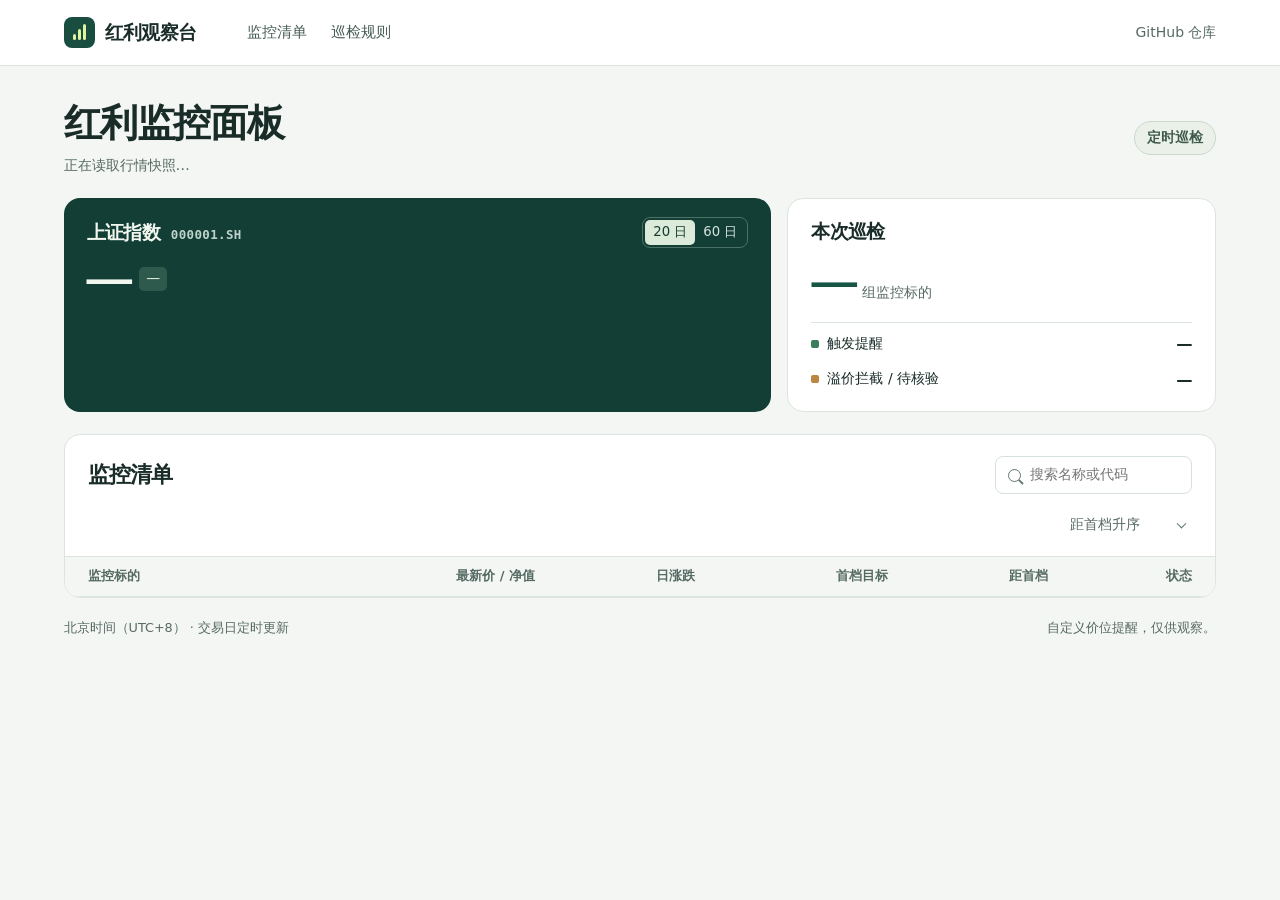
==== dashboard/index.html @ a1c7f06b "Build scheduled dividend alerts and GitHub Pages dashboard" ====
<!doctype html>
<html lang="zh-CN">
<head>
  <meta charset="utf-8">
  <meta name="viewport" content="width=device-width, initial-scale=1">
  <meta name="theme-color" content="#123e35">
  <title>红利观察台 · 自选监控</title>
  <link rel="stylesheet" href="./style.css">
  <script type="application/json" id="snapshot">__SNAPSHOT__</script>
  <script src="./app.js" defer></script>
</head>
<body>
  <header class="top"><div class="shell top-inner">
    <a class="brand" href="#overview"><span class="brand-mark" aria-hidden="true"><i></i><i></i><i></i></span>红利观察台</a>
    <nav aria-label="主导航"><a href="#list">监控清单</a><button class="text-button" id="rules-open">巡检规则</button></nav>
    <a class="repo" href="https://github.com/spbnb/dividend-watch">GitHub 仓库</a>
  </div></header>
  <main class="shell" id="overview">
    <div class="page-heading"><div><h1>红利监控面板</h1><p id="updated">正在读取行情快照…</p></div>
      <span class="session" id="session">定时巡检</span></div>
    <section class="overview-grid" aria-label="行情和巡检概况">
      <article class="index-card">
        <div class="card-heading"><h2>上证指数 <span class="symbol">000001.SH</span></h2>
          <div class="periods" aria-label="走势图范围"><button data-days="20" aria-pressed="true">20 日</button><button data-days="60" aria-pressed="false">60 日</button></div>
        </div>
        <div class="index-data"><strong id="index-price">—</strong><span id="index-change">—</span></div>
        <div class="chart-wrap"><canvas id="chart" tabindex="0" role="img" aria-label="上证指数最近交易日走势"></canvas><output id="chart-tip" hidden></output></div>
        <div class="chart-foot"><span id="chart-start"></span><span id="chart-caption"></span><span id="chart-end"></span></div>
      </article>
      <article class="summary-card"><h2>本次巡检</h2>
        <div class="coverage"><div><strong id="group-count">—</strong><span>组监控标的</span></div><span id="row-count"></span></div>
        <div class="summary-actions">
          <button data-scope="hits" aria-pressed="false"><span><i class="indicator hit"></i>触发提醒</span><b id="hit-count">—</b></button>
          <button data-scope="guard" aria-pressed="false"><span><i class="indicator guard"></i>溢价拦截 / 待核验</span><b id="guard-count">—</b></button>
        </div>
      </article>
    </section>
    <section class="watch" id="list" aria-labelledby="list-title">
      <div class="list-heading"><div><h2 id="list-title">监控清单</h2><span id="visible-count" aria-live="polite"></span></div>
        <label class="search"><span aria-hidden="true" class="magnifier"></span><input type="search" id="search" placeholder="搜索名称或代码" aria-label="搜索名称或代码"></label>
      </div>
      <div class="filter-line"><div id="filters" class="filters" role="group" aria-label="标的类别"></div>
        <label class="sort"><select id="sort" aria-label="清单排序"><option value="gap">距首档升序</option><option value="change">涨跌幅从高到低</option><option value="status">触发状态优先</option></select></label></div>
      <button id="clear-scope" hidden></button>
      <table class="watch-table"><thead><tr><th scope="col">监控标的</th><th scope="col">最新价 / 净值</th><th scope="col">日涨跌</th><th scope="col">首档目标</th><th scope="col">距首档</th><th scope="col">状态</th></tr></thead><tbody id="rows"></tbody></table>
      <div id="empty" hidden>没有符合条件的标的。<button id="reset">清除筛选</button></div>
      <noscript><table><thead><tr><th>名称</th><th>代码</th><th>价格 / 净值</th><th>首档</th><th>状态</th></tr></thead><tbody>__ROWS__</tbody></table></noscript>
    </section>
    <footer><span>北京时间（UTC+8） · 交易日定时更新</span><span>自定义价位提醒，仅供观察。</span></footer>
  </main>
  <dialog id="rules" aria-labelledby="rules-title"><div class="dialog-heading"><h2 id="rules-title">巡检规则</h2><button id="rules-close">关闭</button></div>
    <dl class="rule-list">
      <dt>发送时间</dt><dd>周一至周五，北京时间 10:15、11:15、13:35、14:25 计划巡检。最后一轮汇总全表，排队延至 15:00 后会标记为收盘后复盘。</dd>
      <dt>价格与指标</dt><dd>现价触及首档或二档，以及配置的 RSI 或指数跌幅条件，可触发提醒。日线 RSI 使用 Wilder 平滑，回撤参考含当日价格的最近 60 个交易日最高收盘价。</dd>
      <dt>跨境 ETF</dt><dd>159545、513530 触发后复核盘中参考净值（IOPV）。溢价高于 1.5% 时发送风控提醒。缺少 IOPV 或港股基准行情停更时显示待核验。</dd>
      <dt>场外基金</dt><dd>012708 优先展示当日已公布净值或当期估值。缺少当期估值时，用前一交易日净值乘以跟踪指数 931446 的当日变动系数。指数跌幅单独判断。</dd>
      <dt>重复提醒</dt><dd>每个渠道独立记录当日已送达的条件。首次触及二档可以再次提醒。512890 仅列入看板和尾盘汇总。</dd>
    </dl>
  </dialog>
</body>
</html>
---- dashboard/style.css ----
:root {
  color-scheme: light;
  --ink: #192c28; --muted: #566a64; --line: #dce4df; --green: #175544;
  --wash: #f3f6f3; --rise: #a34236; --fall: #167052;
  font: 16px/1.55 "Inter", "Microsoft YaHei", "PingFang SC", system-ui, sans-serif;
  color: var(--ink); background: var(--wash);
}
* { box-sizing: border-box }
body { margin: 0 }
button, input, select { font: inherit; color: inherit }
button, select { cursor: pointer }
a { color: inherit; text-decoration: none }
button:focus-visible, a:focus-visible, input:focus-visible, select:focus-visible, canvas:focus-visible {
  outline: 3px solid #b17625; outline-offset: 3px;
}
[hidden] { display: none !important }
h1, h2, p { margin: 0 }
h1, h2, .brand { letter-spacing: -.035em }
.shell { max-width: 1240px; margin: 0 auto; padding: 0 clamp(18px, 3.4vw, 48px) }
.top { background: #fff; border-bottom: 1px solid var(--line) }
.top-inner, nav, .brand, .page-heading, .card-heading, .periods, .index-data, .coverage, .list-heading, .list-heading > div, .filter-line, footer, .dialog-heading {
  display: flex; align-items: center;
}
.top-inner { min-height: 65px; gap: clamp(16px, 4vw, 56px) }
.brand { display: inline-flex; gap: 10px; font-size: 1.17rem; font-weight: 780 }
.brand-mark { width: 31px; height: 31px; display: inline-flex; align-items: flex-end; justify-content: center; gap: 2px; padding-bottom: 8px; border-radius: 8px; background: #184d40 }
.brand-mark i { width: 3px; height: 6px; border-radius: 2px; background: #e0f3a0 }
.brand-mark i:nth-child(2) { height: 11px }
.brand-mark i:nth-child(3) { height: 16px }
nav { gap: 24px; font-size: .91rem; color: #475d56 }
.text-button { padding: 0; background: none; border: 0 }
nav a:hover, .text-button:hover, .repo:hover { color: #087b58; text-decoration: underline }
.repo { margin-left: auto; font-size: .875rem; color: var(--muted) }
.page-heading { justify-content: space-between; gap: 12px; padding: 34px 0 22px }
h1 { font-size: clamp(1.7rem, 3vw, 2.5rem); line-height: 1.22; font-weight: 760 }
.page-heading p { margin-top: 7px; color: var(--muted); font-size: .9rem }
.session { font-size: .875rem; font-weight: 650; border: 1px solid #cad8ce; border-radius: 20px; padding: 5px 12px; color: #405b4d; background: #ebf1e9; white-space: nowrap }
.overview-grid { display: grid; grid-template-columns: 1.65fr 1fr; gap: 16px }
.index-card, .summary-card, .watch { border-radius: 16px; overflow: hidden }
.index-card { background: #123e35; color: #f1f6ef; padding: 19px 23px 14px; position: relative }
.card-heading, .coverage, footer, .dialog-heading, .list-heading, .filter-line { justify-content: space-between }
h2 { font-size: 1.18rem; line-height: 1.4; font-weight: 720 }
.symbol { color: #bed3c9; font: 550 .78rem/1.2 "IBM Plex Mono", Consolas, monospace; letter-spacing: .03em; margin-left: 5px }
.periods { border: 1px solid #4b7066; border-radius: 8px; padding: 2px }
.periods button { border: 0; border-radius: 5px; padding: 2px 8px; background: transparent; color: #d3e3dc; font-size: .83rem }
.periods button[aria-pressed=true] { background: #dcead9; color: #183c31 }
.index-data { gap: 10px; margin-top: 4px }
.index-data strong, .coverage strong { font: 570 clamp(2rem, 4vw, 2.85rem)/1.2 "Inter", "Segoe UI", sans-serif; letter-spacing: -.065em; font-variant-numeric: tabular-nums }
#index-change { background: #2e594d; color: #e8f2df; padding: 1px 7px; border-radius: 5px; font-size: .87rem }
.chart-wrap { position: relative; height: 69px; margin-top: 5px }
#chart { width: 100%; height: 100%; display: block; touch-action: pan-y }
#chart-tip { position: absolute; top: 0; pointer-events: none; padding: 2px 6px; border-radius: 4px; background: #eff5df; color: #1a3930; font-size: .77rem; white-space: nowrap }
.chart-foot { display: flex; min-height: 18px; align-items: center; justify-content: space-between; color: #bcd1c5; font-size: .77rem; font-variant-numeric: tabular-nums }
.summary-card, .watch { background: #fff; border: 1px solid var(--line) }
.summary-card { padding: 19px 23px 12px }
.coverage { align-items: baseline; padding: 10px 0 13px; gap: 8px; border-bottom: 1px solid var(--line) }
.coverage strong { color: var(--green); margin-right: 8px }
.coverage span { color: var(--muted); font-size: .85rem }
.summary-actions { display: grid; gap: 2px; margin-top: 4px }
.summary-actions button { display: flex; align-items: center; justify-content: space-between; gap: 10px; border: 0; padding: 4px 5px; margin: 0 -5px; border-radius: 5px; background: none; font-size: .88rem }
.summary-actions button:hover, .summary-actions button[aria-pressed=true] { background: #ecf4eb }
.summary-actions button > span { display: inline-flex; align-items: center; gap: 8px }
.summary-actions b { font-size: 1.02rem; font-variant-numeric: tabular-nums }
.indicator { width: 8px; height: 8px; border-radius: 2px; flex: none }
.indicator.hit { background: #397e5a }.indicator.guard { background: #bd8542 }
.watch { margin-top: 22px; scroll-margin-top: 12px }
.list-heading { padding: 21px 23px 14px; gap: 12px }
.list-heading > div { gap: 10px }
.list-heading h2 { font-size: 1.37rem }
#visible-count { color: var(--muted); font-size: .84rem }
.search { display: flex; align-items: center; padding: 5px 9px 5px 12px; border-radius: 8px; border: 1px solid #d6e1d9; gap: 9px }
.search input { min-width: 0; width: 152px; border: 0; padding: 2px 0; background: transparent; font-size: .875rem }
.magnifier { position: relative; width: 13px; height: 13px; border: 1.7px solid #63786d; border-radius: 50% }
.magnifier:after { content: ""; position: absolute; right: -4px; bottom: -2px; transform: rotate(45deg); width: 6px; height: 1.7px; background: #63786d }
.filter-line { padding: 0 23px 15px; gap: 8px; flex-wrap: wrap }
.filters { display: flex; gap: 5px; flex-wrap: wrap }
.filters button, #clear-scope, #reset, .dialog-heading button { border: 0; background: #eef3ee; border-radius: 6px; font-size: .875rem; padding: 5px 10px }
.filters button { color: #50645a; background: transparent }
.filters button[aria-pressed=true] { background: #204f41; color: #fff }
.filters button:hover:not([aria-pressed=true]) { background: #edf3ee }
.sort { position: relative; font-size: .86rem; color: var(--muted) }
.sort select { appearance: none; padding: 6px 24px 6px 8px; border: 0; background: transparent }
.sort:after { content: ""; position: absolute; width: 6px; height: 6px; border: solid currentColor; border-width: 0 1.5px 1.5px 0; transform: translateY(-70%) rotate(45deg); right: 7px; top: 50%; pointer-events: none }
#clear-scope { margin: 0 23px 12px; background: #edf1df }
.watch-table { width: 100%; border-collapse: collapse; font-size: .94rem; font-variant-numeric: tabular-nums }
.watch-table th { padding: 9px 12px; border-block: 1px solid var(--line); background: #f3f6f3; color: var(--muted); font-size: .81rem; font-weight: 600; white-space: nowrap }
.watch-table th, .watch-table td { text-align: right }
.watch-table th:first-child, .watch-table td:first-child { text-align: left; padding-left: 23px }
.watch-table th:last-child, .watch-table td:last-child { padding-right: 23px }
.watch-table td { padding: 11px 12px; border-bottom: 1px solid #e8eee8 }
.watch-table tbody tr:last-child td { border-bottom: 0 }
.row:hover, .row.open { background: #f8faf6 }
.name-button { display: inline-flex; align-items: center; gap: 10px; text-align: left; border: 0; background: none; padding: 1px 2px; line-height: 1.35 }
.type-icon { display: inline-grid; place-items: center; width: 33px; height: 33px; border: 1px solid #cfe0d6; border-radius: 8px; background: #e8f1e7; color: #2d6349; font: 700 .73rem/1 "Inter", "Segoe UI", sans-serif; letter-spacing: -.02em; flex: none }
.type-icon.stock { background: #eaf0f6; border-color: #d6e0e8; color: #3d607a }
.type-icon.hk { background: #f5ece3; border-color: #e8d9ca; color: #865b37 }
.type-icon.fund { background: #f0edf7; border-color: #e0d8e9; color: #695780 }
.name-button b { font-size: .96rem; font-weight: 650 }
.code { display: block; color: var(--muted); font: .77rem/1.5 "IBM Plex Mono", Consolas, monospace; letter-spacing: .015em }
.currency { font-size: .72rem; color: var(--muted); margin-right: 2px }
.num { white-space: nowrap }.price { font-weight: 650 }
.up { color: var(--rise) }.down { color: var(--fall) }
.badge { border-radius: 5px; padding: 3px 7px; display: inline-block; font-size: .81rem; white-space: nowrap; color: #486057; background: #eef2ee }
.badge.hits { background: #e0f1df; color: #275e3a }
.badge.guard { background: #fbecd6; color: #855820 }
.badge.quiet { color: #596377; background: #edf0f5 }
.row-details td { background: #f5f8f4 }
.detail { display: grid; grid-template-columns: repeat(auto-fit, minmax(145px, 1fr)); gap: 10px 18px; text-align: left; margin: 3px 0 5px }
.detail div { min-width: 0 }.detail dt { color: var(--muted); font-size: .79rem }.detail dd { margin: 1px 0; font-size: .9rem; overflow-wrap: anywhere }
#empty { padding: 30px; text-align: center; color: var(--muted) }
footer { padding: 20px 0 32px; gap: 8px; color: var(--muted); font-size: .8rem; flex-wrap: wrap }
dialog { border: 1px solid #cad7ce; border-radius: 15px; padding: 23px; width: min(490px, 92vw); color: var(--ink); max-height: 84vh; overflow: auto }
dialog::backdrop { background: #102e2666 }.dialog-heading { margin-bottom: 14px }
.rule-list { margin: 0 }.rule-list dt { font-weight: 700; margin: 12px 0 3px }.rule-list dd { margin: 0; color: #4e6156; font-size: .91rem }
@media (max-width: 760px) {
  .overview-grid { grid-template-columns: 1.4fr 1fr; gap: 10px }
  .index-card, .summary-card { padding-left: 15px; padding-right: 15px }
  .watch-table th, .watch-table td { padding-left: 6px; padding-right: 6px }
  .watch-table th:first-child, .watch-table td:first-child { padding-left: 13px }
  .watch-table th:last-child, .watch-table td:last-child { padding-right: 13px }
  .coverage { flex-wrap: wrap; gap: 0 }.type-icon { display: none }
}
@media (max-width: 600px) {
  .top-inner { min-height: 55px; gap: 13px }.brand { font-size: 1.04rem } nav { gap: 12px; margin-left: auto; font-size: .84rem }.repo { display: none }
  .page-heading { padding: 22px 0 15px }.page-heading p { font-size: .8rem }.session { font-size: .78rem; padding: 4px 8px }
  .overview-grid { grid-template-columns: 1fr }.index-card { padding: 14px 16px 9px }.chart-wrap { height: 64px }.summary-card { display: grid; grid-template-columns: 1fr 1.2fr; gap: 0 13px; padding: 12px 16px }
  .summary-card h2 { font-size: .97rem }.coverage { grid-column: 1; grid-row: 2; border: 0; padding: 0; display: block }.coverage strong { font-size: 1.7rem }.coverage > span { display: block; font-size: .76rem }
  .summary-actions { grid-column: 2; grid-row: 1 / 3; align-self: center; border-left: 1px solid var(--line); padding-left: 13px }.summary-actions button { font-size: .8rem }
  .watch { margin-top: 14px; border-radius: 12px }.list-heading { padding: 15px 13px 9px }.list-heading h2 { font-size: 1.15rem }
  .search { padding: 4px 7px; gap: 7px }.search input { width: 109px; font-size: .8rem }
  .filter-line { padding: 0 10px 8px; gap: 2px }.filters { gap: 1px }.filters button { padding: 4px 7px; font-size: .8rem }.sort { font-size: .8rem }
  .watch-table thead { position: absolute; clip-path: inset(50%); width: 1px; height: 1px; overflow: hidden }
  .watch-table, .watch-table tbody { display: block }
  .watch-table .row { display: grid; grid-template-columns: repeat(4, minmax(0, 1fr)); border-top: 1px solid var(--line); align-items: center; padding: 10px 12px; gap: 6px 3px }
  .watch-table .row td { border: 0; padding: 0; text-align: left; font-size: .85rem }
  .row td:first-child { grid-column: 1 / 4; grid-row: 1 }
  .row td:last-child { grid-row: 1; grid-column: 4; justify-self: end }.type-icon { display: inline-grid; width: 28px; height: 28px }
  .row td[data-label]:before { content: attr(data-label); display: block; color: var(--muted); font-size: .75rem; margin-bottom: 1px }
  .name-button { gap: 8px }.code { font-size: .72rem }.name-button b { font-size: .9rem }.badge { font-size: .73rem; padding: 2px 4px }
  .row-details, .row-details td { display: block }.detail { grid-template-columns: repeat(2, minmax(0, 1fr)) } footer { display: block } footer span { display: block }
}
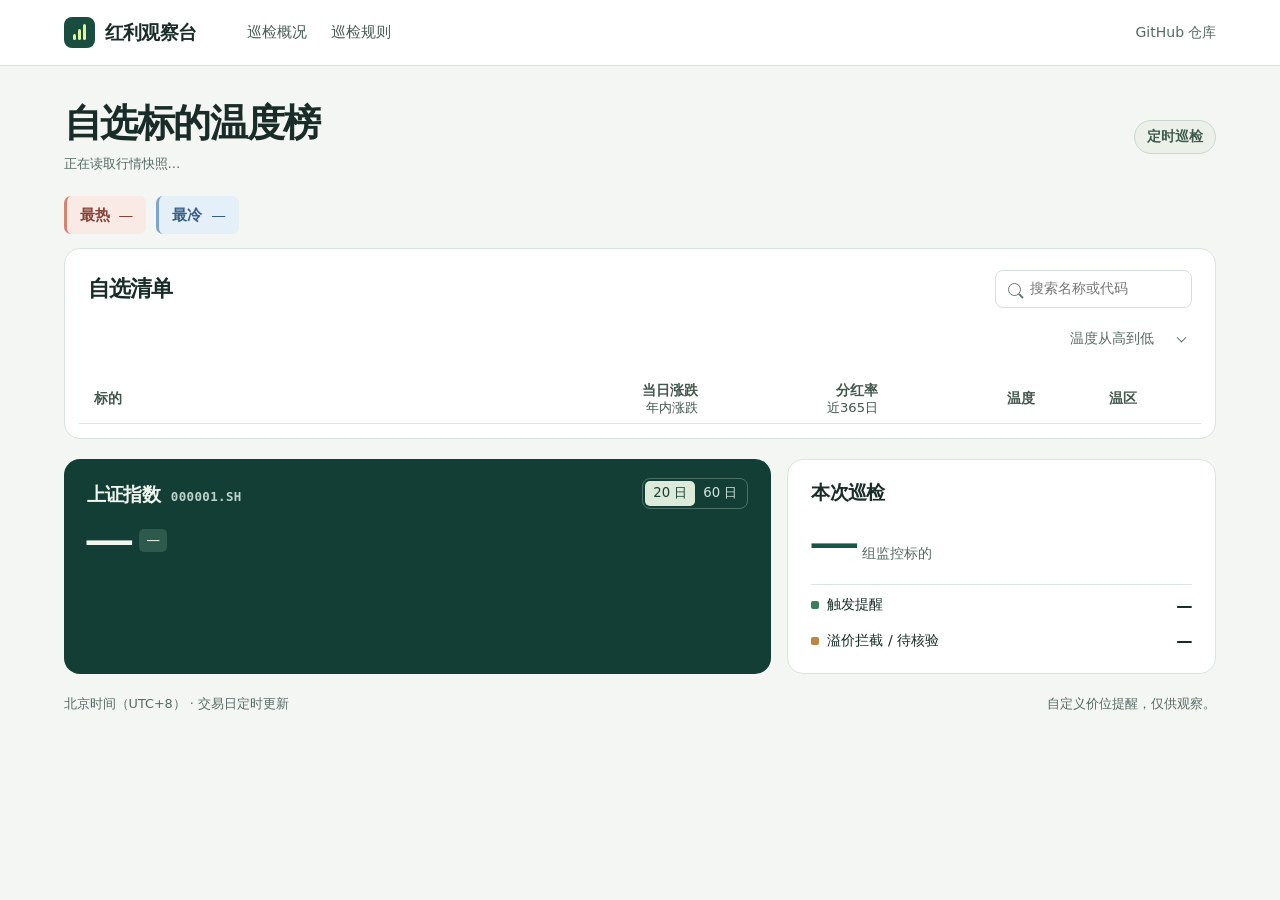
==== commit 6894be15: "Publish composite temperature rankings and trading-day opening and closing digests" ====
--- a/dashboard/index.html
+++ b/dashboard/index.html
@@ -4,7 +4,7 @@
   <meta charset="utf-8">
   <meta name="viewport" content="width=device-width, initial-scale=1">
   <meta name="theme-color" content="#123e35">
-  <title>红利观察台 · 自选监控</title>
+  <title>自选标的温度榜 · 红利观察台</title>
   <link rel="stylesheet" href="./style.css">
   <script type="application/json" id="snapshot">__SNAPSHOT__</script>
   <script src="./app.js" defer></script>
@@ -12,13 +12,30 @@
 <body>
   <header class="top"><div class="shell top-inner">
     <a class="brand" href="#overview"><span class="brand-mark" aria-hidden="true"><i></i><i></i><i></i></span>红利观察台</a>
-    <nav aria-label="主导航"><a href="#list">监控清单</a><button class="text-button" id="rules-open">巡检规则</button></nav>
+    <nav aria-label="主导航"><a href="#market-summary">巡检概况</a><button class="text-button" id="rules-open">巡检规则</button></nav>
     <a class="repo" href="https://github.com/spbnb/dividend-watch">GitHub 仓库</a>
   </div></header>
   <main class="shell" id="overview">
-    <div class="page-heading"><div><h1>红利监控面板</h1><p id="updated">正在读取行情快照…</p></div>
+    <div class="page-heading"><div><h1>自选标的温度榜</h1><p id="rank-date"></p><p id="updated">正在读取行情快照…</p></div>
       <span class="session" id="session">定时巡检</span></div>
-    <section class="overview-grid" aria-label="行情和巡检概况">
+    <div class="extremes" aria-label="清单中的最高和最低温度">
+      <div class="extreme hot"><span>最热</span><a id="hottest">—</a></div>
+      <div class="extreme cold"><span>最冷</span><a id="coldest">—</a></div>
+    </div>
+    <section class="watch" id="list" aria-labelledby="list-title">
+      <div class="list-heading"><div><h2 id="list-title">自选清单</h2><span id="visible-count" aria-live="polite"></span></div>
+        <label class="search"><span aria-hidden="true" class="magnifier"></span><input type="search" id="search" placeholder="搜索名称或代码" aria-label="搜索名称或代码"></label>
+      </div>
+      <div class="filter-line"><div id="filters" class="filters" role="group" aria-label="标的类别"></div>
+        <label class="sort"><select id="sort" aria-label="清单排序"><option value="hot">温度从高到低</option><option value="cold">温度从低到高</option><option value="gap">距首档升序</option><option value="change">涨跌幅从高到低</option><option value="status">触发状态优先</option></select></label></div>
+      <button id="clear-scope" hidden></button>
+      <table class="watch-table"><colgroup><col class="col-name"><col class="col-move"><col class="col-yield"><col class="col-temp"><col class="col-band"></colgroup>
+        <thead><tr><th scope="col">标的</th><th scope="col">当日涨跌<small>年内涨跌</small></th><th scope="col" title="近 365 日现金分红率">分红率<small>近365日</small></th><th scope="col">温度</th><th scope="col">温区</th></tr></thead><tbody id="rows"></tbody>
+      </table>
+      <div id="empty" hidden>没有符合条件的标的。<button id="reset">清除筛选</button></div>
+      <noscript><table><thead><tr><th>名称</th><th>代码</th><th>价格 / 净值</th><th>首档</th><th>状态</th></tr></thead><tbody>__ROWS__</tbody></table></noscript>
+    </section>
+    <section class="overview-grid" id="market-summary" aria-label="行情和巡检概况">
       <article class="index-card">
         <div class="card-heading"><h2>上证指数 <span class="symbol">000001.SH</span></h2>
           <div class="periods" aria-label="走势图范围"><button data-days="20" aria-pressed="true">20 日</button><button data-days="60" aria-pressed="false">60 日</button></div>
@@ -35,26 +52,18 @@
         </div>
       </article>
     </section>
-    <section class="watch" id="list" aria-labelledby="list-title">
-      <div class="list-heading"><div><h2 id="list-title">监控清单</h2><span id="visible-count" aria-live="polite"></span></div>
-        <label class="search"><span aria-hidden="true" class="magnifier"></span><input type="search" id="search" placeholder="搜索名称或代码" aria-label="搜索名称或代码"></label>
-      </div>
-      <div class="filter-line"><div id="filters" class="filters" role="group" aria-label="标的类别"></div>
-        <label class="sort"><select id="sort" aria-label="清单排序"><option value="gap">距首档升序</option><option value="change">涨跌幅从高到低</option><option value="status">触发状态优先</option></select></label></div>
-      <button id="clear-scope" hidden></button>
-      <table class="watch-table"><thead><tr><th scope="col">监控标的</th><th scope="col">最新价 / 净值</th><th scope="col">日涨跌</th><th scope="col">首档目标</th><th scope="col">距首档</th><th scope="col">状态</th></tr></thead><tbody id="rows"></tbody></table>
-      <div id="empty" hidden>没有符合条件的标的。<button id="reset">清除筛选</button></div>
-      <noscript><table><thead><tr><th>名称</th><th>代码</th><th>价格 / 净值</th><th>首档</th><th>状态</th></tr></thead><tbody>__ROWS__</tbody></table></noscript>
-    </section>
     <footer><span>北京时间（UTC+8） · 交易日定时更新</span><span>自定义价位提醒，仅供观察。</span></footer>
   </main>
   <dialog id="rules" aria-labelledby="rules-title"><div class="dialog-heading"><h2 id="rules-title">巡检规则</h2><button id="rules-close">关闭</button></div>
     <dl class="rule-list">
-      <dt>发送时间</dt><dd>周一至周五，北京时间 10:15、11:15、13:35、14:25 计划巡检。最后一轮汇总全表，排队延至 15:00 后会标记为收盘后复盘。</dd>
-      <dt>价格与指标</dt><dd>现价触及首档或二档，以及配置的 RSI 或指数跌幅条件，可触发提醒。日线 RSI 使用 Wilder 平滑，回撤参考含当日价格的最近 60 个交易日最高收盘价。</dd>
-      <dt>跨境 ETF</dt><dd>159545、513530 触发后复核盘中参考净值（IOPV）。溢价高于 1.5% 时发送风控提醒。缺少 IOPV 或港股基准行情停更时显示待核验。</dd>
-      <dt>场外基金</dt><dd>012708 优先展示当日已公布净值或当期估值。缺少当期估值时，用前一交易日净值乘以跟踪指数 931446 的当日变动系数。指数跌幅单独判断。</dd>
-      <dt>重复提醒</dt><dd>每个渠道独立记录当日已送达的条件。首次触及二档可以再次提醒。512890 仅列入看板和尾盘汇总。</dd>
+      <dt>巡检与提醒</dt><dd>北京时间周一至周五 08:00 至 14:30，每半小时计划巡检一次。盘中出现新的触发条件时推送提醒。14:30 入队的最后一轮如有延迟，15:00 前仍可发出盘中提醒。</dd>
+      <dt>盘前与盘后温度榜</dt><dd>交易日北京时间 08:00 计划发送盘前总榜，16:30 计划发送盘后总榜。每个已启用渠道每期接收一次。</dd>
+      <dt>价格与指标</dt><dd>价格、日线 RSI(14) 和 RSI(7) 各自分档，等于阈值即触发。点「行情」可查看现价和两档阈值。盘中用最新价暂估当日日线，同一轮多项命中合并显示，直接到二档时覆盖该指标首档。</dd>
+      <dt>跨境 ETF</dt><dd>159545、513530 触发后复核盘中参考净值（IOPV）。溢价高于 1.5% 时拦截买点。缺少 IOPV 或港股基准行情停更时显示待核验。</dd>
+      <dt>场外基金</dt><dd>012708 的 RSI 使用基金已公布的日净值涨跌幅，盘中以估值涨跌幅暂估。单位净值和跟踪指数 931446 的当日跌幅各自设有两档。展开「行情」可查看各档和估值来源。</dd>
+      <dt>标的温度计</dt><dd>点标的名称可查看综合温度、历史走势和不同温区的历史收益。综合温度由 250 日价格位置、RSI(14)、RSI(7) 按 50%、35%、15% 加权。盘中 ≤10° 为超低温，超过 10° 且 ≤25° 为低温。512890 只推送温度，其他条件仅观察。</dd>
+      <dt>榜单读法</dt><dd>最热、最冷比较同一最新观测日的标的，旧读数标注日期并列在同日读数之后。年内涨跌按复权口径计算。分红率为近 365 日每股或每份现金分红合计除以最新价或净值。缺少数据时显示「—」。</dd>
+      <dt>重复提醒</dt><dd>本机和 GitHub 各自按渠道记录当天的档位提醒。从低温降至超低温可再次提醒，直接触及超低温同时覆盖当天低温档。</dd>
     </dl>
   </dialog>
 </body>
--- a/dashboard/style.css
+++ b/dashboard/style.css
@@ -34,6 +34,8 @@
 .page-heading { justify-content: space-between; gap: 12px; padding: 34px 0 22px }
 h1 { font-size: clamp(1.7rem, 3vw, 2.5rem); line-height: 1.22; font-weight: 760 }
 .page-heading p { margin-top: 7px; color: var(--muted); font-size: .9rem }
+#rank-date { color: #315848; font-weight: 650 }
+.page-heading #updated { margin-top: 1px; font-size: .8rem }
 .session { font-size: .875rem; font-weight: 650; border: 1px solid #cad8ce; border-radius: 20px; padding: 5px 12px; color: #405b4d; background: #ebf1e9; white-space: nowrap }
 .overview-grid { display: grid; grid-template-columns: 1.65fr 1fr; gap: 16px }
 .index-card, .summary-card, .watch { border-radius: 16px; overflow: hidden }
@@ -82,29 +84,41 @@
 .sort select { appearance: none; padding: 6px 24px 6px 8px; border: 0; background: transparent }
 .sort:after { content: ""; position: absolute; width: 6px; height: 6px; border: solid currentColor; border-width: 0 1.5px 1.5px 0; transform: translateY(-70%) rotate(45deg); right: 7px; top: 50%; pointer-events: none }
 #clear-scope { margin: 0 23px 12px; background: #edf1df }
-.watch-table { width: 100%; border-collapse: collapse; font-size: .94rem; font-variant-numeric: tabular-nums }
-.watch-table th { padding: 9px 12px; border-block: 1px solid var(--line); background: #f3f6f3; color: var(--muted); font-size: .81rem; font-weight: 600; white-space: nowrap }
-.watch-table th, .watch-table td { text-align: right }
-.watch-table th:first-child, .watch-table td:first-child { text-align: left; padding-left: 23px }
-.watch-table th:last-child, .watch-table td:last-child { padding-right: 23px }
-.watch-table td { padding: 11px 12px; border-bottom: 1px solid #e8eee8 }
-.watch-table tbody tr:last-child td { border-bottom: 0 }
-.row:hover, .row.open { background: #f8faf6 }
-.name-button { display: inline-flex; align-items: center; gap: 10px; text-align: left; border: 0; background: none; padding: 1px 2px; line-height: 1.35 }
-.type-icon { display: inline-grid; place-items: center; width: 33px; height: 33px; border: 1px solid #cfe0d6; border-radius: 8px; background: #e8f1e7; color: #2d6349; font: 700 .73rem/1 "Inter", "Segoe UI", sans-serif; letter-spacing: -.02em; flex: none }
-.type-icon.stock { background: #eaf0f6; border-color: #d6e0e8; color: #3d607a }
-.type-icon.hk { background: #f5ece3; border-color: #e8d9ca; color: #865b37 }
-.type-icon.fund { background: #f0edf7; border-color: #e0d8e9; color: #695780 }
-.name-button b { font-size: .96rem; font-weight: 650 }
-.code { display: block; color: var(--muted); font: .77rem/1.5 "IBM Plex Mono", Consolas, monospace; letter-spacing: .015em }
-.currency { font-size: .72rem; color: var(--muted); margin-right: 2px }
-.num { white-space: nowrap }.price { font-weight: 650 }
+/* The ranked list keeps the same five columns on a phone and a desktop. */
+.extremes { display: flex; gap: 10px; align-items: stretch; flex-wrap: wrap }
+.extreme { display: flex; align-items: center; gap: 9px; flex-wrap: wrap; padding: 8px 13px; border-radius: 7px; font-size: .92rem; background: #f9eae5; color: #864035; border-left: 3px solid #d78372 }
+.extreme.cold { background: #e5eff8; border-color: #7ca6cb; color: #365e83 }
+.extreme > span { font-weight: 680 }.extreme a { display:inline-flex; align-items:baseline; flex-wrap: wrap; gap: 5px 7px }.extreme a:hover b { text-decoration: underline }
+.extreme small { font-size: .8rem }.extreme strong { font-size:1.05rem }
+.watch { margin: 14px 0 20px }.watch-table { width: calc(100% - 28px); margin: 0 14px 10px; border-collapse: separate; border-spacing: 0 4px; table-layout: fixed; font-variant-numeric: tabular-nums; font-size: .95rem }
+.col-name { width: 38% }.col-move { width: 18% }.col-yield { width: 16% }.col-temp { width: 14% }.col-band { width: 14% }
+.watch-table th { font-size: .86rem; line-height: 1.3; padding: 7px 9px; color: #42564c; border-bottom: 1px solid #dce4df; text-align: right }
+.watch-table th small,.move small { display: block; font-size: .82rem; font-weight: 450 }
+.watch-table th:first-child,.watch-table .row td:first-child { text-align: left; padding-left: 15px }
+.watch-table th:last-child,.watch-table .row td:last-child { text-align: center }
+.watch-table .row { --row:#f1f4f0; --line-tint:#b1bdb5; --band:#526358 }
+.watch-table .row.ice { --row:#e5effb; --line-tint:#84a9d1; --band:#315a87 }
+.watch-table .row.cool { --row:#eef4fb; --line-tint:#a2bdd6; --band:#416584 }
+.watch-table .row.cool-side { --row:#f1f5f9; --line-tint:#b1c8dc }
+.watch-table .row.warm-side { --row:#faf3ef; --line-tint:#dac3b6 }
+.watch-table .row.warm { --row:#fcf0e9; --line-tint:#e3ac8d; --band:#994f30 }
+.watch-table .row.hot { --row:#fae8e5; --line-tint:#dc9287; --band:#953f38 }
+.watch-table .row.unknown { --row:#f5f5f3; --line-tint:#c6cac5 }
+.watch-table .row td { background: var(--row); padding: 5px 9px; text-align: right; vertical-align: middle; line-height: 1.32 }
+.watch-table .row td:first-child { border-radius: 6px 0 0 6px; box-shadow: inset 3px 0 var(--line-tint) }
+.watch-table .row td:last-child { border-radius: 0 6px 6px 0 }
+.name-link { font-size: .97rem; font-weight: 685; line-height: 1.28; color: var(--ink); text-decoration: none; overflow-wrap: anywhere }
+.name-link:hover { text-decoration: underline; text-underline-offset: 2px }
+.code { display: block; color: #5c6c62; font: .75rem/1.4 "IBM Plex Mono", Consolas, monospace }
+.num { white-space: nowrap }.move strong { font-weight: 600 }.move small { margin-top: 1px }.temp,.band-name { color: var(--band); font-weight: 720 }.temp { font-size: 1.08rem }
+.older-date { display:block;color:#586861;font: .75rem/1.3 "Inter",system-ui,sans-serif }
+.band-name { display: block; font-size: .85rem }
+.quote-toggle { display: inline-flex; gap: 4px; align-items: center; border: 0; color: #4e6156; background: none; cursor: pointer; padding: 2px 3px; font-size: .74rem }
+.quote-toggle:hover { text-decoration: underline }
+.quote-toggle:after { content: ""; width: 4px; height: 4px; border: solid currentColor; border-width: 0 1px 1px 0; transform: rotate(45deg) }
+.quote-toggle[aria-expanded=true]:after { transform: rotate(225deg) }
 .up { color: var(--rise) }.down { color: var(--fall) }
-.badge { border-radius: 5px; padding: 3px 7px; display: inline-block; font-size: .81rem; white-space: nowrap; color: #486057; background: #eef2ee }
-.badge.hits { background: #e0f1df; color: #275e3a }
-.badge.guard { background: #fbecd6; color: #855820 }
-.badge.quiet { color: #596377; background: #edf0f5 }
-.row-details td { background: #f5f8f4 }
+.row-details td { padding: 8px 12px; background: #f5f8f4 }
 .detail { display: grid; grid-template-columns: repeat(auto-fit, minmax(145px, 1fr)); gap: 10px 18px; text-align: left; margin: 3px 0 5px }
 .detail div { min-width: 0 }.detail dt { color: var(--muted); font-size: .79rem }.detail dd { margin: 1px 0; font-size: .9rem; overflow-wrap: anywhere }
 #empty { padding: 30px; text-align: center; color: var(--muted) }
@@ -115,9 +129,7 @@
 @media (max-width: 760px) {
   .overview-grid { grid-template-columns: 1.4fr 1fr; gap: 10px }
   .index-card, .summary-card { padding-left: 15px; padding-right: 15px }
-  .watch-table th, .watch-table td { padding-left: 6px; padding-right: 6px }
-  .watch-table th:first-child, .watch-table td:first-child { padding-left: 13px }
-  .watch-table th:last-child, .watch-table td:last-child { padding-right: 13px }
+
   .coverage { flex-wrap: wrap; gap: 0 }.type-icon { display: none }
 }
 @media (max-width: 600px) {
@@ -129,13 +141,17 @@
   .watch { margin-top: 14px; border-radius: 12px }.list-heading { padding: 15px 13px 9px }.list-heading h2 { font-size: 1.15rem }
   .search { padding: 4px 7px; gap: 7px }.search input { width: 109px; font-size: .8rem }
   .filter-line { padding: 0 10px 8px; gap: 2px }.filters { gap: 1px }.filters button { padding: 4px 7px; font-size: .8rem }.sort { font-size: .8rem }
-  .watch-table thead { position: absolute; clip-path: inset(50%); width: 1px; height: 1px; overflow: hidden }
-  .watch-table, .watch-table tbody { display: block }
-  .watch-table .row { display: grid; grid-template-columns: repeat(4, minmax(0, 1fr)); border-top: 1px solid var(--line); align-items: center; padding: 10px 12px; gap: 6px 3px }
-  .watch-table .row td { border: 0; padding: 0; text-align: left; font-size: .85rem }
-  .row td:first-child { grid-column: 1 / 4; grid-row: 1 }
-  .row td:last-child { grid-row: 1; grid-column: 4; justify-self: end }.type-icon { display: inline-grid; width: 28px; height: 28px }
-  .row td[data-label]:before { content: attr(data-label); display: block; color: var(--muted); font-size: .75rem; margin-bottom: 1px }
-  .name-button { gap: 8px }.code { font-size: .72rem }.name-button b { font-size: .9rem }.badge { font-size: .73rem; padding: 2px 4px }
-  .row-details, .row-details td { display: block }.detail { grid-template-columns: repeat(2, minmax(0, 1fr)) } footer { display: block } footer span { display: block }
+  .shell { padding-inline: 10px }.page-heading {padding: 18px 2px 10px}
+  .page-heading { display:grid;grid-template-columns:1fr auto;gap:3px 7px;align-items:center }
+  .page-heading>div { display:contents }.page-heading h1 {grid-row:1;grid-column:1}.page-heading .session {grid-row:1;grid-column:2}
+  .page-heading p {grid-column:1/-1;grid-row:2;margin:0}.page-heading #updated {grid-row:3}
+  .extremes {display:grid;gap:4px}.extreme {font-size:.81rem; padding:4px 9px;gap:7px}.extreme strong {font-size:.9rem}.extreme a {gap:5px}
+  .watch-table { width: calc(100% - 10px); margin: 0 5px 7px; font-size: .80rem; border-spacing: 0 4px }
+  .col-name { width: 34% }.col-move { width: 20% }.col-yield { width: 16% }.col-temp { width: 13% }.col-band { width: 17% }
+  .watch-table .row td,.watch-table th { padding: 5px 2px }
+  .watch-table .row td:first-child,.watch-table th:first-child {padding-left:7px}
+  .watch-table th,.watch-table th small {font-size:.735rem}.name-link {font-size:.83rem}.code {font-size:.68rem}
+  .temp {font-size:.89rem}.band-name {font-size:.76rem}.quote-toggle,.move small {font-size:.735rem}
+  .row-details td {padding:5px 8px}.detail { grid-template-columns: repeat(2,minmax(0,1fr)) }
+  footer { display: block } footer span { display: block }
 }
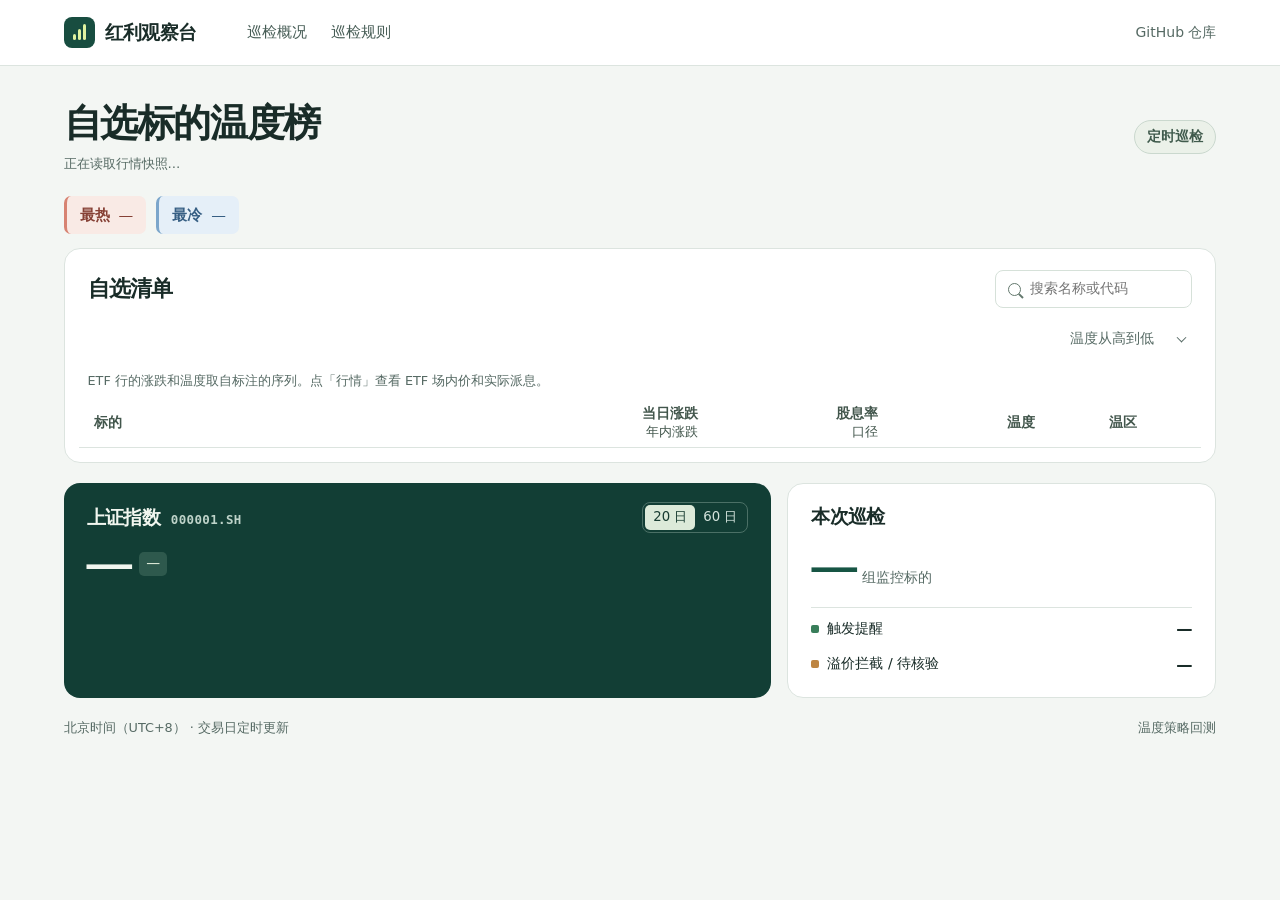
==== commit 59215351: "Use underlying index histories and compare temperature strategies on ETF returns" ====
--- a/dashboard/index.html
+++ b/dashboard/index.html
@@ -29,8 +29,9 @@
       <div class="filter-line"><div id="filters" class="filters" role="group" aria-label="标的类别"></div>
         <label class="sort"><select id="sort" aria-label="清单排序"><option value="hot">温度从高到低</option><option value="cold">温度从低到高</option><option value="gap">距首档升序</option><option value="change">涨跌幅从高到低</option><option value="status">触发状态优先</option></select></label></div>
       <button id="clear-scope" hidden></button>
+      <p class="basis-key">ETF 行的涨跌和温度取自标注的序列。点「行情」查看 ETF 场内价和实际派息。</p>
       <table class="watch-table"><colgroup><col class="col-name"><col class="col-move"><col class="col-yield"><col class="col-temp"><col class="col-band"></colgroup>
-        <thead><tr><th scope="col">标的</th><th scope="col">当日涨跌<small>年内涨跌</small></th><th scope="col" title="近 365 日现金分红率">分红率<small>近365日</small></th><th scope="col">温度</th><th scope="col">温区</th></tr></thead><tbody id="rows"></tbody>
+        <thead><tr><th scope="col">标的</th><th scope="col">当日涨跌<small>年内涨跌</small></th><th scope="col">股息率<small>口径</small></th><th scope="col">温度</th><th scope="col">温区</th></tr></thead><tbody id="rows"></tbody>
       </table>
       <div id="empty" hidden>没有符合条件的标的。<button id="reset">清除筛选</button></div>
       <noscript><table><thead><tr><th>名称</th><th>代码</th><th>价格 / 净值</th><th>首档</th><th>状态</th></tr></thead><tbody>__ROWS__</tbody></table></noscript>
@@ -52,7 +53,7 @@
         </div>
       </article>
     </section>
-    <footer><span>北京时间（UTC+8） · 交易日定时更新</span><span>自定义价位提醒，仅供观察。</span></footer>
+    <footer><span>北京时间（UTC+8） · 交易日定时更新</span><a href="https://github.com/spbnb/dividend-watch/blob/main/research/strategy-backtest.md">温度策略回测</a></footer>
   </main>
   <dialog id="rules" aria-labelledby="rules-title"><div class="dialog-heading"><h2 id="rules-title">巡检规则</h2><button id="rules-close">关闭</button></div>
     <dl class="rule-list">
@@ -62,7 +63,7 @@
       <dt>跨境 ETF</dt><dd>159545、513530 触发后复核盘中参考净值（IOPV）。溢价高于 1.5% 时拦截买点。缺少 IOPV 或港股基准行情停更时显示待核验。</dd>
       <dt>场外基金</dt><dd>012708 的 RSI 使用基金已公布的日净值涨跌幅，盘中以估值涨跌幅暂估。单位净值和跟踪指数 931446 的当日跌幅各自设有两档。展开「行情」可查看各档和估值来源。</dd>
       <dt>标的温度计</dt><dd>点标的名称可查看综合温度、历史走势和不同温区的历史收益。综合温度由 250 日价格位置、RSI(14)、RSI(7) 按 50%、35%、15% 加权。盘中 ≤10° 为超低温，超过 10° 且 ≤25° 为低温。512890 只推送温度，其他条件仅观察。</dd>
-      <dt>榜单读法</dt><dd>最热、最冷比较同一最新观测日的标的，旧读数标注日期并列在同日读数之后。年内涨跌按复权口径计算。分红率为近 365 日每股或每份现金分红合计除以最新价或净值。缺少数据时显示「—」。</dd>
+      <dt>榜单读法</dt><dd>最热、最冷比较同一最新观测日的标的，旧读数标注日期并列在同日读数之后。ETF 的涨跌和温度优先取跟踪指数，使用 ETF 自身历史时会标明「ETF 复权」。ETF 行列示指数股息率，股票与场外基金列示近 365 日现金分红合计除以最新价或净值。缺少数据时显示「—」。</dd>
       <dt>重复提醒</dt><dd>本机和 GitHub 各自按渠道记录当天的档位提醒。从低温降至超低温可再次提醒，直接触及超低温同时覆盖当天低温档。</dd>
     </dl>
   </dialog>
--- a/dashboard/style.css
+++ b/dashboard/style.css
@@ -110,6 +110,9 @@
 .name-link { font-size: .97rem; font-weight: 685; line-height: 1.28; color: var(--ink); text-decoration: none; overflow-wrap: anywhere }
 .name-link:hover { text-decoration: underline; text-underline-offset: 2px }
 .code { display: block; color: #5c6c62; font: .75rem/1.4 "IBM Plex Mono", Consolas, monospace }
+.basis-key { color: var(--muted); font-size: .8rem; padding: 0 23px 4px }
+.basis-label,.rate-basis { display: block; color: var(--muted); font-size: .72rem; line-height: 1.4; font-weight: 450 }
+.basis-label { display: inline-block; margin-top: 1px; color: #365d52 }
 .num { white-space: nowrap }.move strong { font-weight: 600 }.move small { margin-top: 1px }.temp,.band-name { color: var(--band); font-weight: 720 }.temp { font-size: 1.08rem }
 .older-date { display:block;color:#586861;font: .75rem/1.3 "Inter",system-ui,sans-serif }
 .band-name { display: block; font-size: .85rem }
@@ -151,6 +154,7 @@
   .watch-table .row td,.watch-table th { padding: 5px 2px }
   .watch-table .row td:first-child,.watch-table th:first-child {padding-left:7px}
   .watch-table th,.watch-table th small {font-size:.735rem}.name-link {font-size:.83rem}.code {font-size:.68rem}
+  .basis-key { padding: 0 12px 3px; font-size: .73rem }.basis-label,.rate-basis {font-size:.68rem}
   .temp {font-size:.89rem}.band-name {font-size:.76rem}.quote-toggle,.move small {font-size:.735rem}
   .row-details td {padding:5px 8px}.detail { grid-template-columns: repeat(2,minmax(0,1fr)) }
   footer { display: block } footer span { display: block }
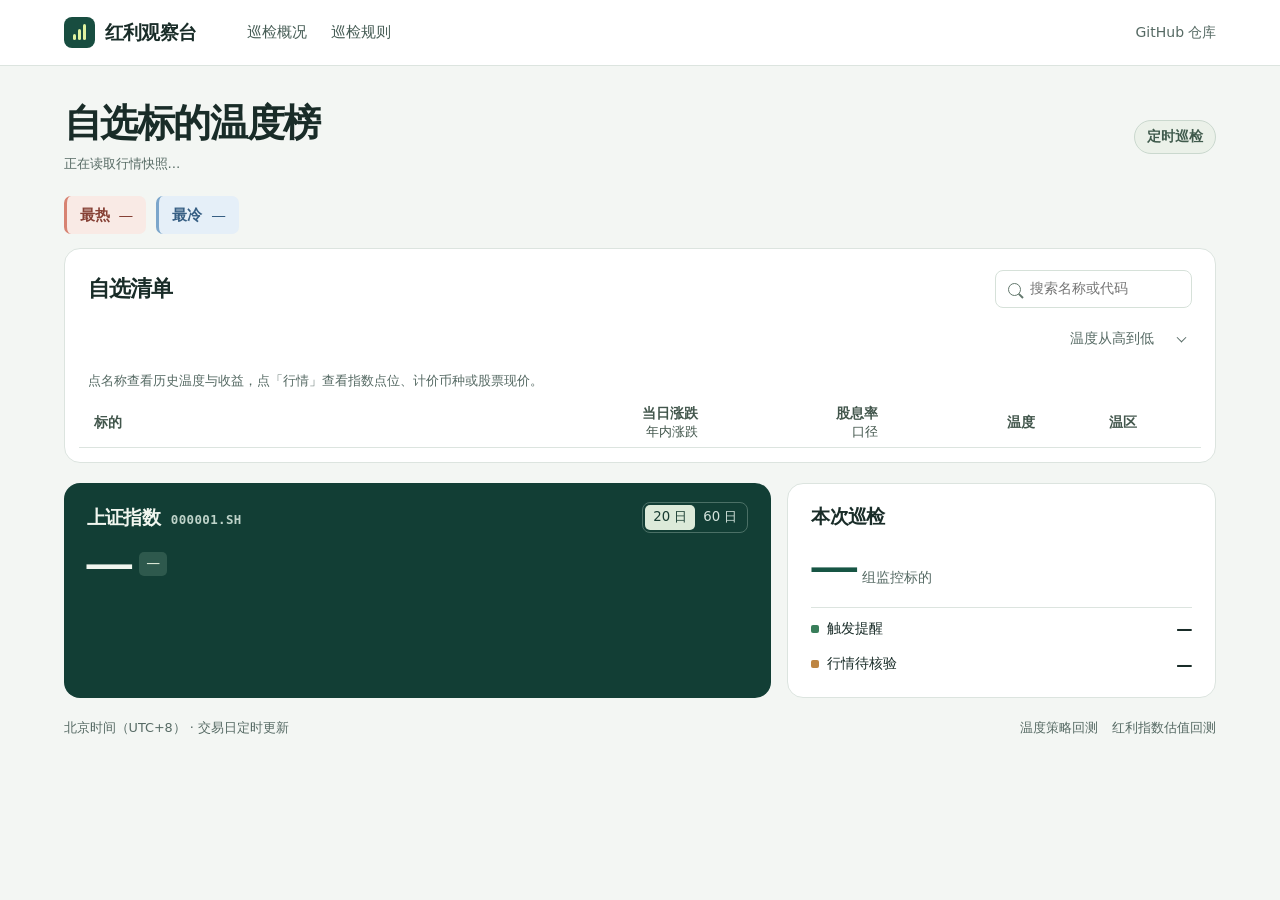
==== commit edf654c5: "Monitor six indices directly and backtest on their own return series" ====
--- a/dashboard/index.html
+++ b/dashboard/index.html
@@ -29,12 +29,12 @@
       <div class="filter-line"><div id="filters" class="filters" role="group" aria-label="标的类别"></div>
         <label class="sort"><select id="sort" aria-label="清单排序"><option value="hot">温度从高到低</option><option value="cold">温度从低到高</option><option value="gap">距首档升序</option><option value="change">涨跌幅从高到低</option><option value="status">触发状态优先</option></select></label></div>
       <button id="clear-scope" hidden></button>
-      <p class="basis-key">ETF 行的涨跌和温度取自标注的序列。点「行情」查看 ETF 场内价和实际派息。</p>
+      <p class="basis-key">点名称查看历史温度与收益，点「行情」查看指数点位、计价币种或股票现价。</p>
       <table class="watch-table"><colgroup><col class="col-name"><col class="col-move"><col class="col-yield"><col class="col-temp"><col class="col-band"></colgroup>
         <thead><tr><th scope="col">标的</th><th scope="col">当日涨跌<small>年内涨跌</small></th><th scope="col">股息率<small>口径</small></th><th scope="col">温度</th><th scope="col">温区</th></tr></thead><tbody id="rows"></tbody>
       </table>
       <div id="empty" hidden>没有符合条件的标的。<button id="reset">清除筛选</button></div>
-      <noscript><table><thead><tr><th>名称</th><th>代码</th><th>价格 / 净值</th><th>首档</th><th>状态</th></tr></thead><tbody>__ROWS__</tbody></table></noscript>
+      <noscript><table><thead><tr><th>名称</th><th>代码</th><th>点位 / 价格 / 净值</th><th>首档</th><th>状态</th></tr></thead><tbody>__ROWS__</tbody></table></noscript>
     </section>
     <section class="overview-grid" id="market-summary" aria-label="行情和巡检概况">
       <article class="index-card">
@@ -49,21 +49,21 @@
         <div class="coverage"><div><strong id="group-count">—</strong><span>组监控标的</span></div><span id="row-count"></span></div>
         <div class="summary-actions">
           <button data-scope="hits" aria-pressed="false"><span><i class="indicator hit"></i>触发提醒</span><b id="hit-count">—</b></button>
-          <button data-scope="guard" aria-pressed="false"><span><i class="indicator guard"></i>溢价拦截 / 待核验</span><b id="guard-count">—</b></button>
+          <button data-scope="guard" aria-pressed="false"><span><i class="indicator guard"></i>行情待核验</span><b id="guard-count">—</b></button>
         </div>
       </article>
     </section>
-    <footer><span>北京时间（UTC+8） · 交易日定时更新</span><a href="https://github.com/spbnb/dividend-watch/blob/main/research/strategy-backtest.md">温度策略回测</a></footer>
+    <footer><span>北京时间（UTC+8） · 交易日定时更新</span><div class="research-links"><a href="https://github.com/spbnb/dividend-watch/blob/main/research/strategy-backtest.md">温度策略回测</a><a href="https://github.com/spbnb/dividend-watch/blob/main/research/value-results.md">红利指数估值回测</a></div></footer>
   </main>
   <dialog id="rules" aria-labelledby="rules-title"><div class="dialog-heading"><h2 id="rules-title">巡检规则</h2><button id="rules-close">关闭</button></div>
     <dl class="rule-list">
       <dt>巡检与提醒</dt><dd>北京时间周一至周五 08:00 至 14:30，每半小时计划巡检一次。盘中出现新的触发条件时推送提醒。14:30 入队的最后一轮如有延迟，15:00 前仍可发出盘中提醒。</dd>
       <dt>盘前与盘后温度榜</dt><dd>交易日北京时间 08:00 计划发送盘前总榜，16:30 计划发送盘后总榜。每个已启用渠道每期接收一次。</dd>
-      <dt>价格与指标</dt><dd>价格、日线 RSI(14) 和 RSI(7) 各自分档，等于阈值即触发。点「行情」可查看现价和两档阈值。盘中用最新价暂估当日日线，同一轮多项命中合并显示，直接到二档时覆盖该指标首档。</dd>
-      <dt>跨境 ETF</dt><dd>159545、513530 触发后复核盘中参考净值（IOPV）。溢价高于 1.5% 时拦截买点。缺少 IOPV 或港股基准行情停更时显示待核验。</dd>
+      <dt>股票与净值提醒</dt><dd>价格、日线 RSI(14) 和 RSI(7) 各自分档，等于阈值即触发。点「行情」可查看各标的适用的阈值。同一轮多项命中合并显示，直接到二档时覆盖该指标首档。</dd>
+      <dt>指数监测</dt><dd>指数温度、RSI 和历史收益使用指数本身的序列。点「行情」查看本次读数来源、历史指数代码和计价币种。点位栏只列价格指数的原始点位，数据暂缺时显示「—」。</dd>
       <dt>场外基金</dt><dd>012708 的 RSI 使用基金已公布的日净值涨跌幅，盘中以估值涨跌幅暂估。单位净值和跟踪指数 931446 的当日跌幅各自设有两档。展开「行情」可查看各档和估值来源。</dd>
-      <dt>标的温度计</dt><dd>点标的名称可查看综合温度、历史走势和不同温区的历史收益。综合温度由 250 日价格位置、RSI(14)、RSI(7) 按 50%、35%、15% 加权。盘中 ≤10° 为超低温，超过 10° 且 ≤25° 为低温。512890 只推送温度，其他条件仅观察。</dd>
-      <dt>榜单读法</dt><dd>最热、最冷比较同一最新观测日的标的，旧读数标注日期并列在同日读数之后。ETF 的涨跌和温度优先取跟踪指数，使用 ETF 自身历史时会标明「ETF 复权」。ETF 行列示指数股息率，股票与场外基金列示近 365 日现金分红合计除以最新价或净值。缺少数据时显示「—」。</dd>
+      <dt>标的温度计</dt><dd>点标的名称可查看综合温度、历史走势和不同温区的历史收益。综合温度由 250 日价格位置、RSI(14)、RSI(7) 按 50%、35%、15% 加权。≤10° 为超低温，超过 10° 且 ≤25° 为低温。</dd>
+      <dt>榜单读法</dt><dd>最热、最冷比较同一最新观测日的标的，旧读数标注日期并列在同日读数之后。指数行列示指数股息率和数据日期，股票与场外基金列示近 365 日现金分红合计除以最新价或净值。缺少数据时显示「—」。</dd>
       <dt>重复提醒</dt><dd>本机和 GitHub 各自按渠道记录当天的档位提醒。从低温降至超低温可再次提醒，直接触及超低温同时覆盖当天低温档。</dd>
     </dl>
   </dialog>
--- a/dashboard/style.css
+++ b/dashboard/style.css
@@ -126,6 +126,8 @@
 .detail div { min-width: 0 }.detail dt { color: var(--muted); font-size: .79rem }.detail dd { margin: 1px 0; font-size: .9rem; overflow-wrap: anywhere }
 #empty { padding: 30px; text-align: center; color: var(--muted) }
 footer { padding: 20px 0 32px; gap: 8px; color: var(--muted); font-size: .8rem; flex-wrap: wrap }
+.research-links { display: flex; flex-wrap: wrap; gap: 4px 14px }
+.research-links a:hover { color: var(--green); text-decoration: underline }
 dialog { border: 1px solid #cad7ce; border-radius: 15px; padding: 23px; width: min(490px, 92vw); color: var(--ink); max-height: 84vh; overflow: auto }
 dialog::backdrop { background: #102e2666 }.dialog-heading { margin-bottom: 14px }
 .rule-list { margin: 0 }.rule-list dt { font-weight: 700; margin: 12px 0 3px }.rule-list dd { margin: 0; color: #4e6156; font-size: .91rem }
